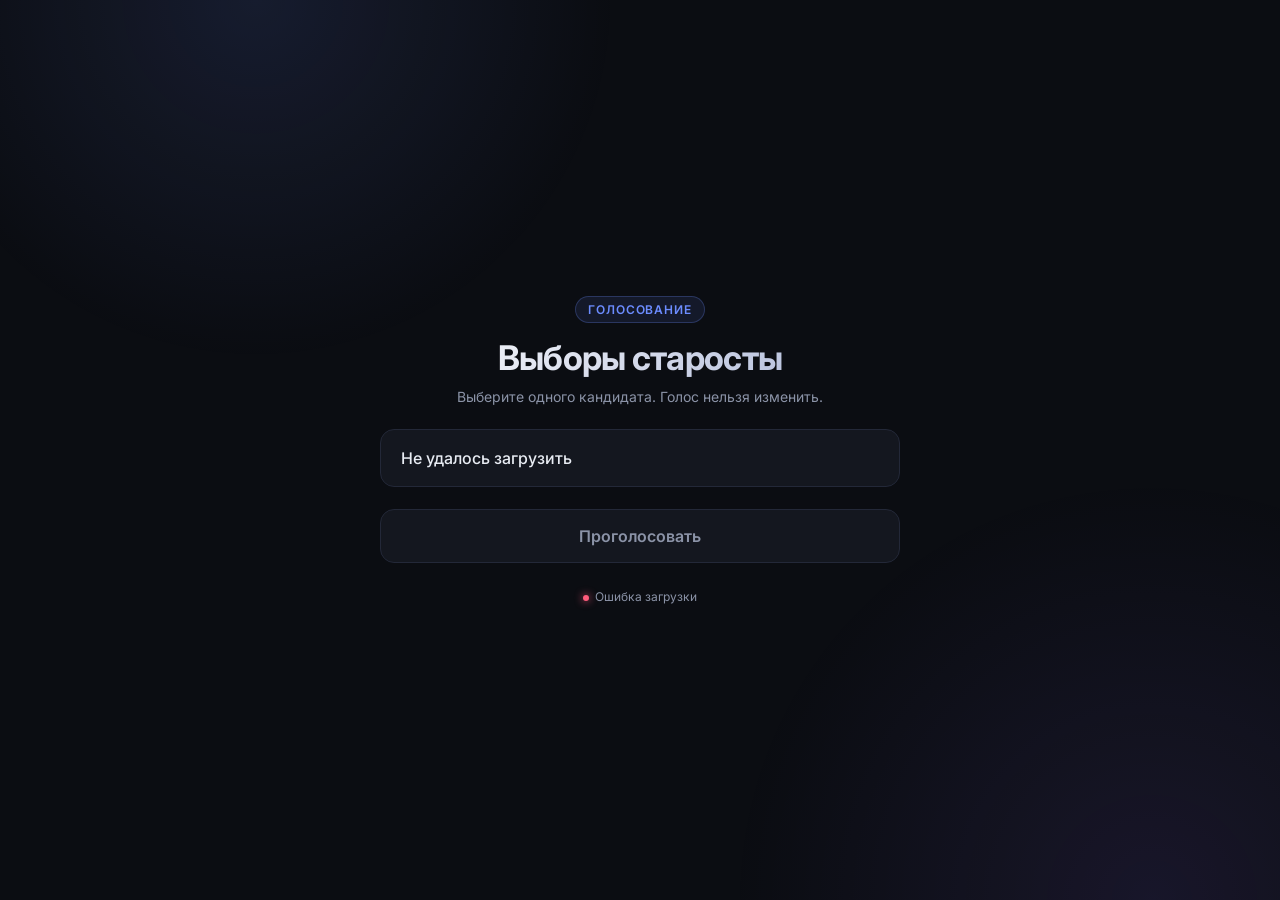
==== index.html @ f69f5233 "Add files via upload" ====
<!DOCTYPE html>
<html lang="ru">
<head>
  <meta charset="UTF-8">
  <meta name="viewport" content="width=device-width, initial-scale=1">
  <title>Выборы старосты</title>
  <link rel="stylesheet" href="style.css">
  <link rel="preconnect" href="https://fonts.googleapis.com">
  <link rel="preconnect" href="https://fonts.gstatic.com" crossorigin>
  <link href="https://fonts.googleapis.com/css2?family=Inter:wght@400;500;600;700&display=swap" rel="stylesheet">
</head>
<body>
  <div class="bg-glow"></div>

  <main class="container">
    <header class="header">
      <div class="badge">Голосование</div>
      <h1>Выборы старосты</h1>
      <p class="subtitle">Выберите одного кандидата. Голос нельзя изменить.</p>
    </header>

    <section id="candidates" class="candidates">
      <div class="skeleton"></div>
      <div class="skeleton"></div>
      <div class="skeleton"></div>
    </section>

    <button id="voteBtn" class="vote-btn" disabled>
      <span>Проголосовать</span>
    </button>

    <div id="msg" class="msg" hidden></div>

    <footer class="footer">
      <span id="status">Загрузка…</span>
    </footer>
  </main>

  <script src="app.js"></script>
</body>
</html>
---- style.css ----
:root {
  --bg: #0b0d12;
  --bg-elev: #14171f;
  --bg-elev-2: #1b1f2a;
  --border: #232838;
  --border-hover: #2f3548;
  --text: #e8ecf3;
  --text-dim: #8b93a7;
  --accent: #6c8cff;
  --accent-2: #8f6cff;
  --accent-glow: rgba(108, 140, 255, .35);
  --success: #38d39f;
  --success-bg: rgba(56, 211, 159, .12);
  --error: #ff5c7c;
  --error-bg: rgba(255, 92, 124, .12);
  --radius: 14px;
  --radius-sm: 10px;
}

* { box-sizing: border-box; margin: 0; padding: 0; }

html, body { height: 100%; }

body {
  font-family: 'Inter', system-ui, -apple-system, sans-serif;
  background: var(--bg);
  color: var(--text);
  min-height: 100vh;
  display: flex;
  align-items: center;
  justify-content: center;
  padding: 24px;
  overflow-x: hidden;
  -webkit-font-smoothing: antialiased;
}

/* Декоративное свечение на фоне */
.bg-glow {
  position: fixed;
  inset: 0;
  pointer-events: none;
  z-index: 0;
  background:
    radial-gradient(600px circle at 20% 0%, rgba(108,140,255,.12), transparent 60%),
    radial-gradient(700px circle at 90% 100%, rgba(143,108,255,.10), transparent 60%);
}

.container {
  position: relative;
  z-index: 1;
  width: 100%;
  max-width: 520px;
  display: flex;
  flex-direction: column;
  gap: 22px;
}

/* ===== Шапка ===== */
.header { text-align: center; }

.badge {
  display: inline-block;
  font-size: 12px;
  font-weight: 600;
  letter-spacing: .08em;
  text-transform: uppercase;
  color: var(--accent);
  background: rgba(108,140,255,.1);
  border: 1px solid rgba(108,140,255,.25);
  padding: 5px 12px;
  border-radius: 999px;
  margin-bottom: 14px;
}

h1 {
  font-size: clamp(26px, 5vw, 34px);
  font-weight: 700;
  letter-spacing: -.02em;
  background: linear-gradient(135deg, #fff 0%, #a9b4d6 100%);
  -webkit-background-clip: text;
  background-clip: text;
  color: transparent;
  margin-bottom: 8px;
}

.subtitle {
  font-size: 14px;
  color: var(--text-dim);
  line-height: 1.5;
}

/* ===== Кандидаты ===== */
.candidates {
  display: flex;
  flex-direction: column;
  gap: 10px;
}

.candidate {
  position: relative;
  background: var(--bg-elev);
  border: 1px solid var(--border);
  border-radius: var(--radius);
  padding: 18px 20px;
  cursor: pointer;
  transition: border-color .18s, background .18s, transform .1s;
  display: flex;
  align-items: center;
  gap: 14px;
  user-select: none;
}

.candidate:hover {
  border-color: var(--border-hover);
  background: var(--bg-elev-2);
}

.candidate:active { transform: scale(.985); }

.candidate .avatar {
  width: 42px;
  height: 42px;
  border-radius: 50%;
  background: linear-gradient(135deg, var(--accent), var(--accent-2));
  display: grid;
  place-items: center;
  font-weight: 700;
  font-size: 16px;
  color: #fff;
  flex-shrink: 0;
}

.candidate .name {
  font-size: 16px;
  font-weight: 500;
  flex: 1;
}

.candidate .check {
  width: 22px;
  height: 22px;
  border-radius: 50%;
  border: 2px solid var(--border-hover);
  display: grid;
  place-items: center;
  transition: all .18s;
  flex-shrink: 0;
}

.candidate .check::after {
  content: '';
  width: 10px;
  height: 10px;
  border-radius: 50%;
  background: var(--accent);
  transform: scale(0);
  transition: transform .18s;
}

.candidate.selected {
  border-color: var(--accent);
  background: linear-gradient(180deg, rgba(108,140,255,.08), rgba(108,140,255,.03));
  box-shadow: 0 0 0 1px var(--accent), 0 8px 30px -10px var(--accent-glow);
}

.candidate.selected .check { border-color: var(--accent); }
.candidate.selected .check::after { transform: scale(1); }

/* Скелетон загрузки */
.skeleton {
  height: 78px;
  border-radius: var(--radius);
  background: linear-gradient(90deg, var(--bg-elev) 25%, var(--bg-elev-2) 50%, var(--bg-elev) 75%);
  background-size: 200% 100%;
  animation: shimmer 1.4s infinite;
}

@keyframes shimmer {
  0% { background-position: 200% 0; }
  100% { background-position: -200% 0; }
}

/* ===== Кнопка ===== */
.vote-btn {
  position: relative;
  width: 100%;
  padding: 16px;
  font-size: 16px;
  font-weight: 600;
  font-family: inherit;
  color: #fff;
  background: linear-gradient(135deg, var(--accent), var(--accent-2));
  border: none;
  border-radius: var(--radius);
  cursor: pointer;
  transition: transform .1s, box-shadow .2s, filter .2s;
  box-shadow: 0 10px 30px -10px var(--accent-glow);
}

.vote-btn:hover:not(:disabled) {
  filter: brightness(1.08);
  box-shadow: 0 14px 40px -10px var(--accent-glow);
}

.vote-btn:active:not(:disabled) { transform: scale(.985); }

.vote-btn:disabled {
  background: var(--bg-elev);
  color: var(--text-dim);
  cursor: not-allowed;
  box-shadow: none;
  border: 1px solid var(--border);
}

.vote-btn.loading span { opacity: 0; }
.vote-btn.loading::after {
  content: '';
  position: absolute;
  inset: 0;
  margin: auto;
  width: 20px;
  height: 20px;
  border: 2px solid rgba(255,255,255,.4);
  border-top-color: #fff;
  border-radius: 50%;
  animation: spin .7s linear infinite;
}

@keyframes spin { to { transform: rotate(360deg); } }

/* ===== Сообщения ===== */
.msg {
  padding: 14px 16px;
  border-radius: var(--radius-sm);
  font-size: 14px;
  font-weight: 500;
  text-align: center;
  line-height: 1.4;
  animation: fadeIn .25s ease;
}

.msg.ok {
  color: var(--success);
  background: var(--success-bg);
  border: 1px solid rgba(56,211,159,.25);
}

.msg.err {
  color: var(--error);
  background: var(--error-bg);
  border: 1px solid rgba(255,92,124,.25);
}

@keyframes fadeIn {
  from { opacity: 0; transform: translateY(-4px); }
  to   { opacity: 1; transform: translateY(0); }
}

/* ===== Футер ===== */
.footer {
  text-align: center;
  font-size: 12px;
  color: var(--text-dim);
  padding-top: 4px;
}

.footer .dot {
  display: inline-block;
  width: 6px;
  height: 6px;
  border-radius: 50%;
  background: var(--success);
  margin-right: 6px;
  vertical-align: middle;
  box-shadow: 0 0 8px var(--success);
}

/* ===== Мобилки ===== */
@media (max-width: 480px) {
  body { padding: 16px; }
  .candidate { padding: 16px; }
  .candidate .avatar { width: 38px; height: 38px; font-size: 15px; }
}
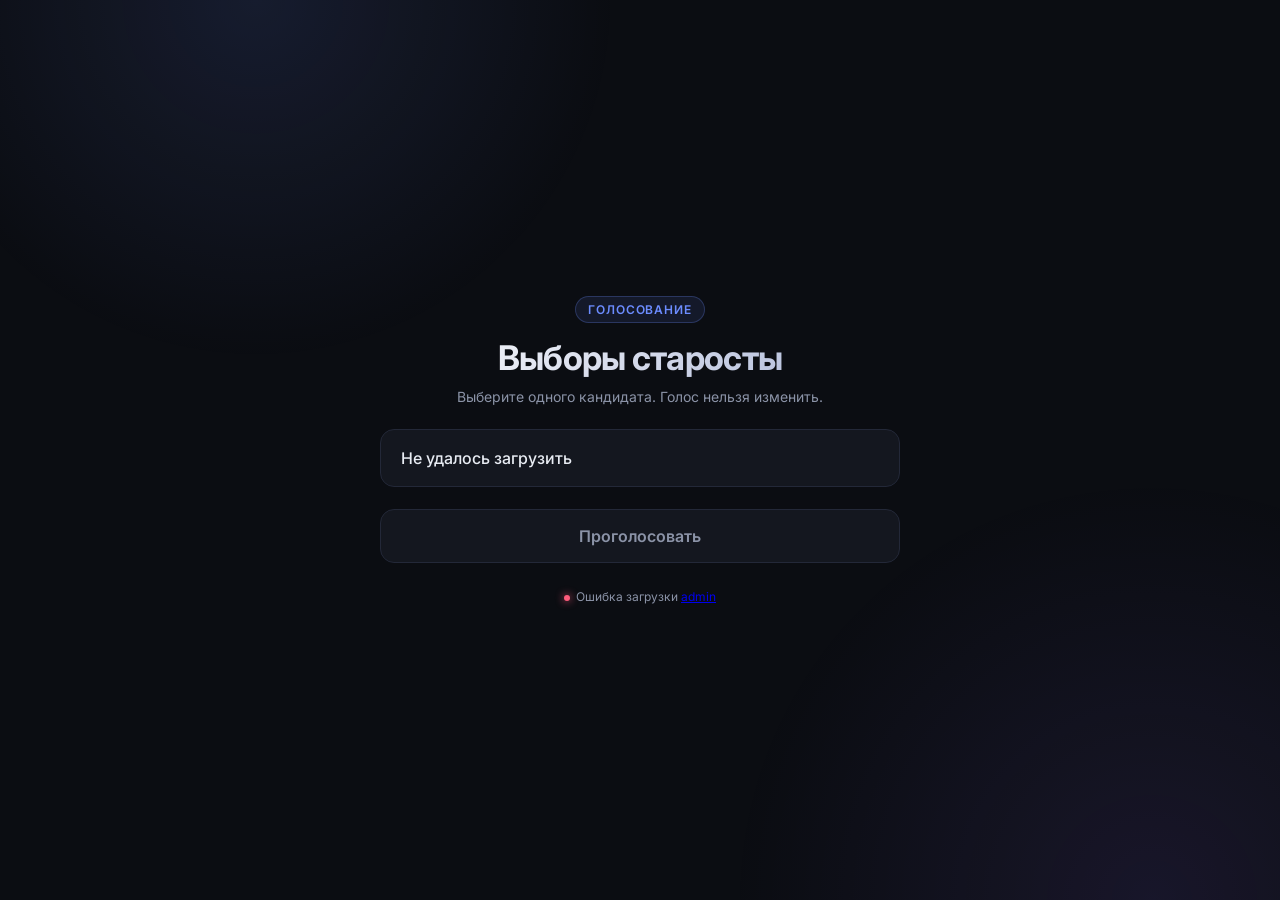
==== commit 86373c6e: "Update index.html" ====
--- a/index.html
+++ b/index.html
@@ -19,6 +19,12 @@
       <p class="subtitle">Выберите одного кандидата. Голос нельзя изменить.</p>
     </header>
 
+    <section id="winnerBanner" class="winner-banner" hidden>
+      <div class="badge badge-success">Итоги подведены</div>
+      <h2 id="winnerName"></h2>
+      <div id="winnerStats" class="winner-stats"></div>
+    </section>
+
     <section id="candidates" class="candidates">
       <div class="skeleton"></div>
       <div class="skeleton"></div>
@@ -33,9 +39,10 @@
 
     <footer class="footer">
       <span id="status">Загрузка…</span>
+      <a href="admin.html" class="admin-link">admin</a>
     </footer>
   </main>
 
   <script src="app.js"></script>
 </body>
-</html>+</html>
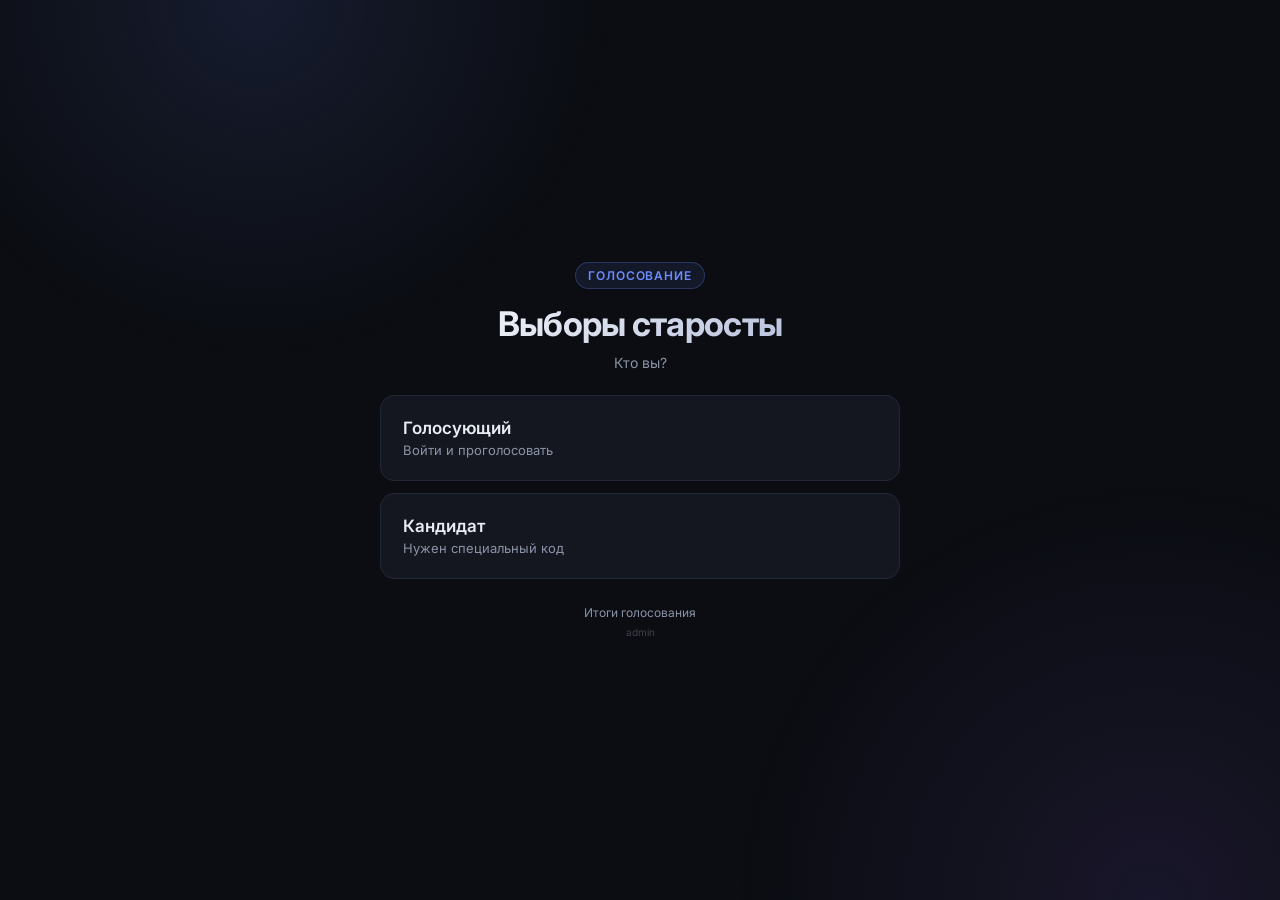
==== commit 745fb36c: "Add files via upload" ====
--- a/index.html
+++ b/index.html
@@ -16,33 +16,40 @@
     <header class="header">
       <div class="badge">Голосование</div>
       <h1>Выборы старосты</h1>
-      <p class="subtitle">Выберите одного кандидата. Голос нельзя изменить.</p>
+      <p class="subtitle">Кто вы?</p>
     </header>
 
-    <section id="winnerBanner" class="winner-banner" hidden>
-      <div class="badge badge-success">Итоги подведены</div>
-      <h2 id="winnerName"></h2>
-      <div id="winnerStats" class="winner-stats"></div>
-    </section>
-
-    <section id="candidates" class="candidates">
-      <div class="skeleton"></div>
-      <div class="skeleton"></div>
-      <div class="skeleton"></div>
-    </section>
-
-    <button id="voteBtn" class="vote-btn" disabled>
-      <span>Проголосовать</span>
-    </button>
-
-    <div id="msg" class="msg" hidden></div>
+    <div class="role-buttons">
+      <button class="role-btn" id="voterBtn">
+        <div class="role-title">Голосующий</div>
+        <div class="role-desc">Войти и проголосовать</div>
+      </button>
+      <button class="role-btn" id="candidateBtn">
+        <div class="role-title">Кандидат</div>
+        <div class="role-desc">Нужен специальный код</div>
+      </button>
+    </div>
 
     <footer class="footer">
-      <span id="status">Загрузка…</span>
+      <a href="results.html" class="link-dim">Итоги голосования</a>
       <a href="admin.html" class="admin-link">admin</a>
     </footer>
   </main>
 
-  <script src="app.js"></script>
+  <script src="api.js"></script>
+  <script>
+    // Сброс предыдущей сессии при входе в корень
+    // (если хочешь — закомментируй, чтобы не сбрасывать)
+    Session.clear();
+
+    document.getElementById('voterBtn').onclick = () => {
+      Session.role = 'voter';
+      location.href = 'stage.html';
+    };
+
+    document.getElementById('candidateBtn').onclick = () => {
+      location.href = 'code.html';
+    };
+  </script>
 </body>
-</html>
+</html>
--- a/style.css
+++ b/style.css
@@ -18,7 +18,6 @@
 }
 
 * { box-sizing: border-box; margin: 0; padding: 0; }
-
 html, body { height: 100%; }
 
 body {
@@ -34,7 +33,6 @@
   -webkit-font-smoothing: antialiased;
 }
 
-/* Декоративное свечение на фоне */
 .bg-glow {
   position: fixed;
   inset: 0;
@@ -55,7 +53,6 @@
   gap: 22px;
 }
 
-/* ===== Шапка ===== */
 .header { text-align: center; }
 
 .badge {
@@ -72,6 +69,12 @@
   margin-bottom: 14px;
 }
 
+.badge-success {
+  color: var(--success);
+  background: rgba(56,211,159,.12);
+  border-color: rgba(56,211,159,.35);
+}
+
 h1 {
   font-size: clamp(26px, 5vw, 34px);
   font-weight: 700;
@@ -89,12 +92,34 @@
   line-height: 1.5;
 }
 
-/* ===== Кандидаты ===== */
-.candidates {
-  display: flex;
-  flex-direction: column;
-  gap: 10px;
-}
+.screen { display: flex; flex-direction: column; gap: 22px; }
+
+.role-buttons { display: flex; flex-direction: column; gap: 12px; }
+
+.role-btn {
+  background: var(--bg-elev);
+  border: 1px solid var(--border);
+  border-radius: var(--radius);
+  padding: 22px;
+  cursor: pointer;
+  text-align: left;
+  color: var(--text);
+  font-family: inherit;
+  transition: border-color .18s, background .18s, transform .1s;
+}
+
+.role-btn:hover {
+  border-color: var(--border-hover);
+  background: var(--bg-elev-2);
+}
+
+.role-btn:active { transform: scale(.98); }
+.role-btn:disabled { opacity: .4; cursor: not-allowed; }
+
+.role-title { font-size: 17px; font-weight: 600; margin-bottom: 4px; }
+.role-desc { font-size: 13px; color: var(--text-dim); }
+
+.candidates { display: flex; flex-direction: column; gap: 10px; }
 
 .candidate {
   position: relative;
@@ -130,11 +155,7 @@
   flex-shrink: 0;
 }
 
-.candidate .name {
-  font-size: 16px;
-  font-weight: 500;
-  flex: 1;
-}
+.candidate .name { font-size: 16px; font-weight: 500; flex: 1; }
 
 .candidate .check {
   width: 22px;
@@ -166,7 +187,14 @@
 .candidate.selected .check { border-color: var(--accent); }
 .candidate.selected .check::after { transform: scale(1); }
 
-/* Скелетон загрузки */
+.candidate-blocked {
+  opacity: 0.5;
+  cursor: not-allowed;
+  border-style: dashed;
+}
+
+.candidate-blocked:hover { border-color: var(--border); background: var(--bg-elev); }
+
 .skeleton {
   height: 78px;
   border-radius: var(--radius);
@@ -180,7 +208,6 @@
   100% { background-position: -200% 0; }
 }
 
-/* ===== Кнопка ===== */
 .vote-btn {
   position: relative;
   width: 100%;
@@ -213,6 +240,7 @@
 }
 
 .vote-btn.loading span { opacity: 0; }
+
 .vote-btn.loading::after {
   content: '';
   position: absolute;
@@ -228,7 +256,6 @@
 
 @keyframes spin { to { transform: rotate(360deg); } }
 
-/* ===== Сообщения ===== */
 .msg {
   padding: 14px 16px;
   border-radius: var(--radius-sm);
@@ -256,12 +283,35 @@
   to   { opacity: 1; transform: translateY(0); }
 }
 
-/* ===== Футер ===== */
+.winner-banner {
+  text-align: center;
+  padding: 24px;
+  border-radius: var(--radius);
+  background: linear-gradient(180deg, rgba(56,211,159,.08), rgba(56,211,159,.02));
+  border: 1px solid rgba(56,211,159,.3);
+}
+
+.winner-banner h2 { font-size: 22px; margin: 10px 0 14px; color: var(--text); }
+
+.winner-stats {
+  font-size: 13px;
+  color: var(--text-dim);
+  display: flex;
+  flex-direction: column;
+  gap: 6px;
+}
+
+.winner-stats .row { display: flex; justify-content: space-between; padding: 6px 0; }
+.winner-stats .row.winner { color: var(--success); font-weight: 600; }
+
 .footer {
   text-align: center;
   font-size: 12px;
   color: var(--text-dim);
   padding-top: 4px;
+  display: flex;
+  flex-direction: column;
+  gap: 6px;
 }
 
 .footer .dot {
@@ -275,9 +325,97 @@
   box-shadow: 0 0 8px var(--success);
 }
 
-/* ===== Мобилки ===== */
+.admin-link {
+  color: var(--text-dim);
+  font-size: 10px;
+  text-decoration: none;
+  opacity: .4;
+  transition: opacity .2s;
+}
+
+.admin-link:hover { opacity: 1; }
+
 @media (max-width: 480px) {
   body { padding: 16px; }
   .candidate { padding: 16px; }
   .candidate .avatar { width: 38px; height: 38px; font-size: 15px; }
-}+}
+
+.admin-grid { display: flex; flex-direction: column; gap: 18px; }
+
+.card {
+  background: var(--bg-elev);
+  border: 1px solid var(--border);
+  border-radius: var(--radius);
+  padding: 20px;
+}
+
+.card h2 { font-size: 16px; margin-bottom: 14px; font-weight: 600; }
+
+.row-flex { display: flex; gap: 10px; flex-wrap: wrap; }
+
+input, select {
+  flex: 1;
+  min-width: 0;
+  padding: 12px 14px;
+  font-size: 14px;
+  background: var(--bg);
+  border: 1px solid var(--border);
+  border-radius: var(--radius-sm);
+  color: var(--text);
+  font-family: inherit;
+  outline: none;
+}
+
+input:focus, select:focus { border-color: var(--accent); }
+
+.btn {
+  padding: 12px 18px;
+  font-size: 14px;
+  font-weight: 600;
+  border: none;
+  border-radius: var(--radius-sm);
+  cursor: pointer;
+  font-family: inherit;
+  color: #fff;
+  background: linear-gradient(135deg, var(--accent), var(--accent-2));
+  transition: filter .15s;
+  white-space: nowrap;
+}
+
+.btn:hover { filter: brightness(1.1); }
+.btn:disabled { background: var(--bg-elev-2); color: var(--text-dim); cursor: not-allowed; }
+.btn-ghost { background: transparent; border: 1px solid var(--border); color: var(--text); }
+.btn-danger { background: linear-gradient(135deg, #ff5c7c, #ff8a5c); }
+
+.id-box {
+  font-family: ui-monospace, monospace;
+  font-size: 13px;
+  padding: 12px;
+  background: var(--bg);
+  border: 1px dashed var(--border);
+  border-radius: var(--radius-sm);
+  word-break: break-all;
+  color: var(--success);
+  user-select: all;
+}
+
+.stats-row {
+  display: flex;
+  justify-content: space-between;
+  padding: 8px 0;
+  border-bottom: 1px solid var(--border);
+}
+
+.stats-row:last-child { border-bottom: none; }
+.stats-name { color: var(--text); }
+.stats-count { color: var(--accent); font-weight: 600; }
+.divider { height: 1px; background: var(--border); margin: 8px 0; }
+.link-dim {
+  color: var(--text-dim);
+  font-size: 12px;
+  text-decoration: none;
+  transition: color .2s;
+}
+
+.link-dim:hover { color: var(--text); }
